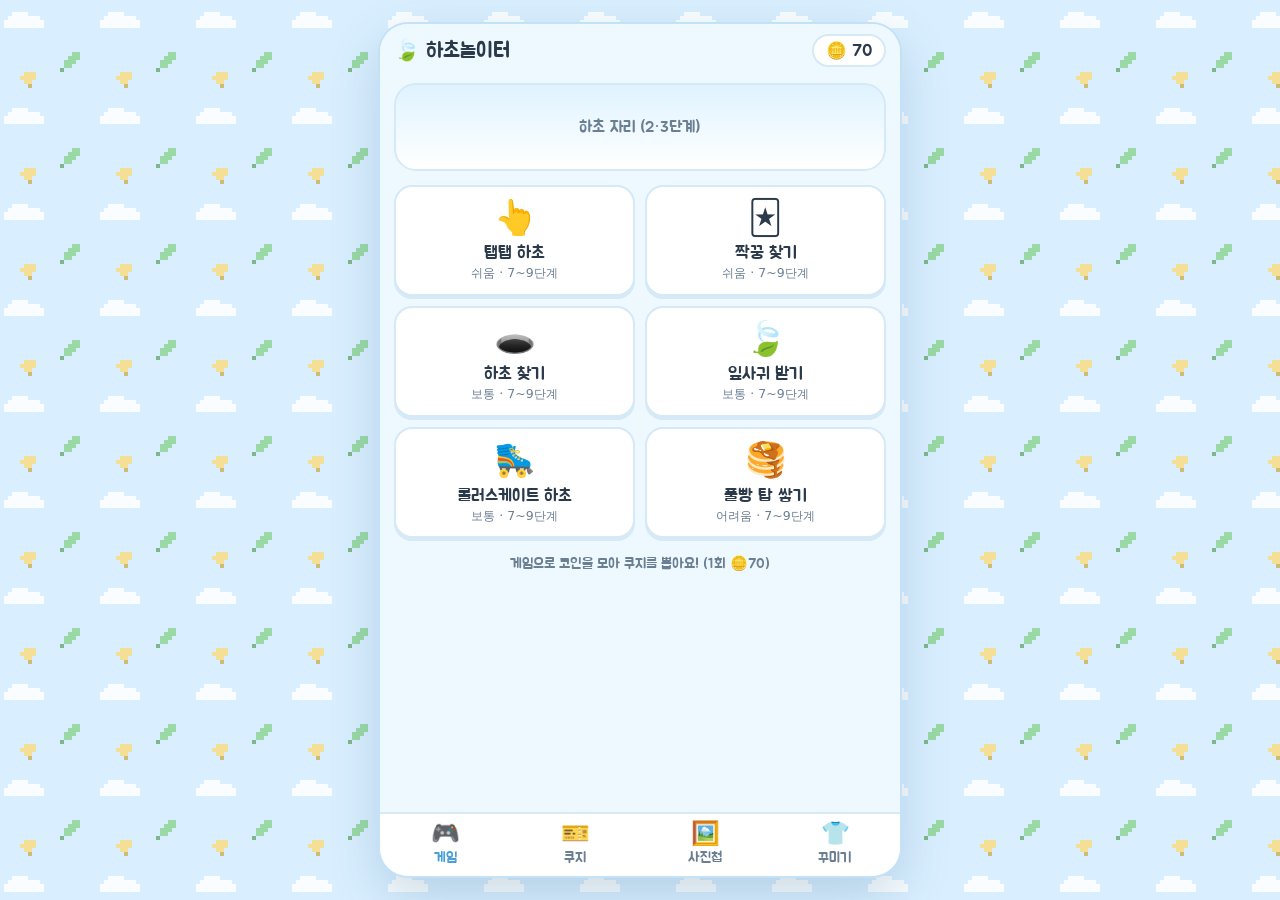
==== index.html @ 4abf82c4 "0단계: 앱 뼈대, 반응형 레이아웃, 탭 라우팅 Co-Authored-By: Claude Opus 5.5 <noreply@anthropic.com>" ====
<!DOCTYPE html>
<html lang="ko">
<head>
<meta charset="utf-8">
<meta name="viewport" content="width=device-width,initial-scale=1,viewport-fit=cover">
<meta name="theme-color" content="#eef8ff">
<title>하초놀이터</title>
<link rel="icon" href="data:image/svg+xml,%3Csvg xmlns='http://www.w3.org/2000/svg' viewBox='0 0 100 100'%3E%3Ctext y='.9em' font-size='90'%3E%F0%9F%8D%83%3C/text%3E%3C/svg%3E">
<link rel="preconnect" href="https://fonts.googleapis.com">
<link rel="preconnect" href="https://fonts.gstatic.com" crossorigin>
<link href="https://fonts.googleapis.com/css2?family=Jua&display=swap" rel="stylesheet">
<link rel="stylesheet" href="./css/style.css">
</head>
<body>
<div class="app" id="app">
  <header class="topbar">
    <h1>🍃 하초놀이터</h1>
    <div class="coin">🪙 <span id="coins">0</span></div>
  </header>

  <main class="view" id="view"></main>

  <nav class="tabbar" id="tabbar">
    <button type="button" data-tab="home"><b>🎮</b>게임</button>
    <button type="button" data-tab="kuji"><b>🎫</b>쿠지</button>
    <button type="button" data-tab="album"><b>🖼️</b>사진첩</button>
    <button type="button" data-tab="closet"><b>👕</b>꾸미기</button>
  </nav>

  <!-- 모달·토스트·게임 화면은 앱 영역 안에 겹쳐서 띄움 (1단계·7단계) -->
  <div class="layer" id="layer"></div>
</div>

<div class="rotate" aria-hidden="true">
  <div class="rotate-ic">📱</div>
  <p>세로로 돌려주세요 🙂</p>
</div>

<script type="module" src="./js/main.js"></script>
</body>
</html>
---- css/style.css ----
/* =========================================================
   하초놀이터 — 스타일
   ========================================================= */

/* ---------- 토큰 ---------- */
:root {
  --bg: #eef8ff;          /* 앱 배경 */
  --side: #d9efff;        /* 앱 바깥(아이패드·PC 양옆) */
  --ink: #2b3a4a;
  --sub: #6b7f93;
  --sky: #8fd3ff;
  --sky2: #4a9fd6;
  --leaf: #5cbf5c;
  --card: #fff;
  --pink: #ff8fa3;
  --gold: #ffc83d;
  --line: #d6e9f7;

  --gA: #ff5a7a; --gB: #ff9f43; --gC: #4dabf7; --gD: #51cf66; --gE: #adb5bd;

  --radius: 18px;
  --gutter: 14px;
  --app-max: 520px;

  --safe-t: env(safe-area-inset-top, 0px);
  --safe-b: env(safe-area-inset-bottom, 0px);
  --safe-l: env(safe-area-inset-left, 0px);
  --safe-r: env(safe-area-inset-right, 0px);

  /* 기기 폭에 따라 글자 크기 조절 (360px ≈ 14.4px, 400px 이상 = 16px) */
  font-size: clamp(14px, 4vw, 16px);
}

/* ---------- 기본 ---------- */
*, *::before, *::after { box-sizing: border-box; -webkit-tap-highlight-color: transparent; }

html, body {
  margin: 0;
  height: 100%;
  color: var(--ink);
  font-family: "Jua", system-ui, -apple-system, "Apple SD Gothic Neo", "Noto Sans KR", sans-serif;
  touch-action: manipulation;           /* 더블탭 확대 방지 */
  -webkit-text-size-adjust: 100%;
  text-size-adjust: 100%;
  user-select: none;
  -webkit-user-select: none;
  -webkit-touch-callout: none;
}

body {
  overflow: hidden;                     /* 스크롤은 앱 안의 .view 에서만 */
  overscroll-behavior: none;
  background-color: var(--side);
  /* 양옆 빈 공간: 구름·잎사귀 도트 패턴 (24칸 × 4px 타일) */
  background-image: url("data:image/svg+xml,%3Csvg xmlns='http://www.w3.org/2000/svg' viewBox='0 0 24 24' width='96' height='96' shape-rendering='crispEdges'%3E%3Cg fill='%23ffffff' opacity='.85'%3E%3Crect x='3' y='3' width='4' height='1'/%3E%3Crect x='2' y='4' width='8' height='1'/%3E%3Crect x='1' y='5' width='10' height='2'/%3E%3C/g%3E%3Cg fill='%237fcf7f' opacity='.7'%3E%3Crect x='18' y='13' width='2' height='1'/%3E%3Crect x='17' y='14' width='3' height='1'/%3E%3Crect x='16' y='15' width='3' height='1'/%3E%3Crect x='16' y='16' width='2' height='1'/%3E%3C/g%3E%3Crect x='15' y='17' width='1' height='1' fill='%235a9f5a' opacity='.7'/%3E%3Cg fill='%23ffd86b' opacity='.7'%3E%3Crect x='6' y='18' width='3' height='1'/%3E%3Crect x='5' y='19' width='4' height='1'/%3E%3Crect x='6' y='20' width='2' height='1'/%3E%3C/g%3E%3Crect x='7' y='21' width='1' height='1' fill='%23c9a640' opacity='.7'/%3E%3C/svg%3E");
  background-size: 96px 96px;
  display: flex;
  justify-content: center;
  align-items: stretch;
}

button { font: inherit; color: inherit; border: 0; background: none; padding: 0; cursor: pointer; }
h1, h2, h3, h4 { font-weight: 400; }

/* ---------- 앱 영역 (세로형 앱 화면) ---------- */
.app {
  position: relative;
  display: flex;
  flex-direction: column;
  width: 100%;
  max-width: var(--app-max);
  height: 100vh;                        /* 폴백 */
  height: 100dvh;
  background: var(--bg);
  overflow: hidden;
}

/* 아이패드·PC: 가운데 고정 폭 + 둥근 모서리 + 그림자 = 휴대폰 화면 느낌 */
@media (min-width: 600px) {
  body { align-items: center; }
  .app {
    height: calc(100vh - 48px);
    height: calc(100dvh - 48px);
    max-height: 940px;
    border-radius: 28px;
    box-shadow: 0 0 0 2px #c4e2f7, 0 18px 50px rgba(43, 90, 130, .22);
  }
}

/* ---------- 상단바 ---------- */
.topbar {
  flex: none;
  display: flex;
  align-items: center;
  justify-content: space-between;
  gap: 10px;
  padding: calc(10px + var(--safe-t)) calc(var(--gutter) + var(--safe-r)) 10px calc(var(--gutter) + var(--safe-l));
  background: var(--bg);
  border-bottom: 2px solid transparent;
}
.topbar h1 { margin: 0; font-size: 1.3rem; white-space: nowrap; }
.coin {
  flex: none;
  background: #fff;
  border: 2px solid var(--line);
  border-radius: 999px;
  padding: 4px 12px;
  font-size: 1.05rem;
  white-space: nowrap;
}

/* ---------- 본문 (여기만 스크롤) ---------- */
.view {
  flex: 1;
  min-height: 0;
  overflow-y: auto;
  overflow-x: hidden;
  overscroll-behavior: contain;
  -webkit-overflow-scrolling: touch;
  padding: 4px calc(var(--gutter) + var(--safe-r)) 24px calc(var(--gutter) + var(--safe-l));
}

/* ---------- 하단 탭바 (앱 영역 폭에 맞춤) ---------- */
.tabbar {
  flex: none;
  display: flex;
  background: #fff;
  border-top: 2px solid var(--line);
  padding: 0 var(--safe-r) var(--safe-b) var(--safe-l);
}
.tabbar button {
  flex: 1;
  display: flex;
  flex-direction: column;
  align-items: center;
  gap: 2px;
  padding: 8px 0 9px;
  font-size: .85rem;
  color: var(--sub);
}
.tabbar button b { font-size: 1.45rem; font-weight: 400; line-height: 1.1; }
.tabbar button.on { color: var(--sky2); }
.tabbar button:focus-visible { outline: 3px solid var(--sky); outline-offset: -3px; border-radius: 12px; }

/* ---------- 겹침 레이어 (모달·토스트·게임) ---------- */
.layer { position: absolute; inset: 0; pointer-events: none; z-index: 10; }
.layer > * { pointer-events: auto; }

/* ---------- 공통 요소 ---------- */
.h2 { display: flex; align-items: baseline; gap: 8px; margin: 6px 0 12px; font-size: 1.3rem; }
.h2 small { color: var(--sub); font-size: .9rem; }

.card {
  background: var(--card);
  border: 2px solid var(--line);
  border-radius: var(--radius);
  padding: 14px;
}

.hero {
  background: linear-gradient(#dff3ff, #fff);
  border: 2px solid var(--line);
  border-radius: 22px;
  padding: 14px 10px;
  display: flex;
  flex-direction: column;
  align-items: center;
  gap: 8px;
}

.glist { display: grid; grid-template-columns: 1fr 1fr; gap: 10px; margin-top: 14px; }
.gcard {
  min-width: 0;
  background: #fff;
  border: 2px solid var(--line);
  border-radius: var(--radius);
  padding: 12px 8px;
  text-align: center;
  box-shadow: 0 3px 0 var(--line);
}
.gcard:active { transform: translateY(2px); box-shadow: none; }
.gcard .ic { font-size: 2.1rem; line-height: 1.2; }
.gcard .nm { font-size: 1.05rem; margin: 4px 0 2px; }
.gcard .ds { font-size: .78rem; color: var(--sub); font-family: system-ui, sans-serif; line-height: 1.35; }

.placeholder {
  margin-top: 14px;
  text-align: center;
  color: var(--sub);
  padding: 28px 14px;
}
.placeholder .ic { font-size: 3rem; }

.tip { text-align: center; color: var(--sub); font-size: .9rem; margin: 16px 0; }

/* ---------- 휴대폰 가로 모드 안내 ---------- */
.rotate { display: none; }
@media (orientation: landscape) and (pointer: coarse) and (max-height: 500px) {
  .app { display: none; }
  .rotate {
    position: fixed;
    inset: 0;
    display: flex;
    flex-direction: column;
    align-items: center;
    justify-content: center;
    gap: 6px;
    background: var(--bg);
    font-size: 1.4rem;
    z-index: 100;
  }
  .rotate p { margin: 0; }
  .rotate-ic { font-size: 3rem; animation: tilt 1.6s ease-in-out infinite; }
}
@keyframes tilt { 0%, 30% { transform: rotate(90deg); } 60%, 100% { transform: rotate(0deg); } }

@media (prefers-reduced-motion: reduce) {
  *, *::before, *::after { animation-duration: .01ms !important; animation-iteration-count: 1 !important; transition-duration: .01ms !important; }
}
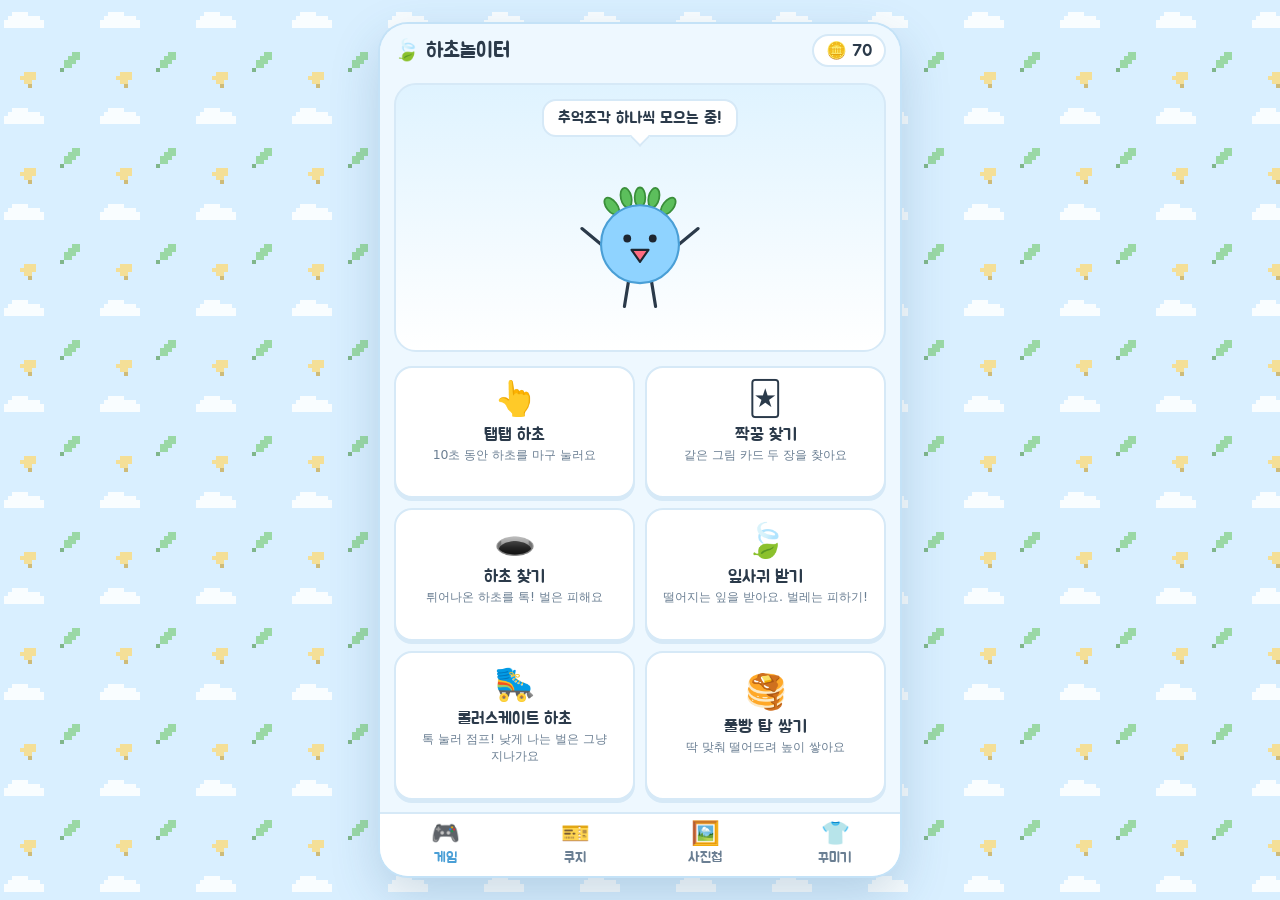
==== commit f8bb77c9: "11단계: 배포 캐시 대책(import map 버전 주소, bump-version.sh), noscript 안내 Co-Authored-By: Claude Opus 5.5 <nore" ====
--- a/index.html
+++ b/index.html
@@ -9,7 +9,7 @@
 <link rel="preconnect" href="https://fonts.googleapis.com">
 <link rel="preconnect" href="https://fonts.gstatic.com" crossorigin>
 <link href="https://fonts.googleapis.com/css2?family=Jua&display=swap" rel="stylesheet">
-<link rel="stylesheet" href="./css/style.css">
+<link rel="stylesheet" href="./css/style.css?v=2">
 </head>
 <body>
 <div class="app" id="app">
@@ -36,6 +36,34 @@
   <p>세로로 돌려주세요 🙂</p>
 </div>
 
-<script type="module" src="./js/main.js"></script>
+<!-- 배포 캐시 대책: 모든 모듈을 버전 주소로 불러옴. 배포 전에 dev/bump-version.sh 로 v= 숫자를 올린다. -->
+<script type="importmap">
+{
+  "imports": {
+    "./js/main.js": "./js/main.js?v=2",
+    "./js/config.js": "./js/config.js?v=2",
+    "./js/state.js": "./js/state.js?v=2",
+    "./js/data.js": "./js/data.js?v=2",
+    "./js/ui.js": "./js/ui.js?v=2",
+    "./js/util.js": "./js/util.js?v=2",
+    "./js/hacho.js": "./js/hacho.js?v=2",
+    "./js/pixel.js": "./js/pixel.js?v=2",
+    "./js/home.js": "./js/home.js?v=2",
+    "./js/kuji.js": "./js/kuji.js?v=2",
+    "./js/album.js": "./js/album.js?v=2",
+    "./js/closet.js": "./js/closet.js?v=2",
+    "./js/ending.js": "./js/ending.js?v=2",
+    "./js/games/engine.js": "./js/games/engine.js?v=2",
+    "./js/games/tap.js": "./js/games/tap.js?v=2",
+    "./js/games/pair.js": "./js/games/pair.js?v=2",
+    "./js/games/mole.js": "./js/games/mole.js?v=2",
+    "./js/games/catch.js": "./js/games/catch.js?v=2",
+    "./js/games/runner.js": "./js/games/runner.js?v=2",
+    "./js/games/tower.js": "./js/games/tower.js?v=2"
+  }
+}
+</script>
+<script type="module" src="./js/main.js?v=2"></script>
+<noscript><p style="padding:24px;text-align:center">자바스크립트를 켜야 하초놀이터를 할 수 있어요 🙂</p></noscript>
 </body>
 </html>
--- a/css/style.css
+++ b/css/style.css
@@ -45,6 +45,8 @@
   user-select: none;
   -webkit-user-select: none;
   -webkit-touch-callout: none;
+  word-break: keep-all;          /* 한국어 어절 단위 줄바꿈 */
+  overflow-wrap: anywhere;
 }
 
 body {
@@ -168,6 +170,75 @@
   gap: 8px;
 }
 
+.hero-char { width: min(44vw, 170px); padding: 0; touch-action: manipulation; }
+.hero-char.jump { animation: jump .38s ease-out; }
+@keyframes jump { 40% { transform: translateY(-16px) scale(1.04, .96); } 70% { transform: translateY(0) scale(.97, 1.03); } }
+
+.bubble {
+  position: relative;
+  max-width: 92%;
+  background: #fff;
+  border: 2px solid var(--line);
+  border-radius: 14px;
+  padding: 7px 14px;
+  font-size: 1rem;
+  text-align: center;
+  cursor: pointer;
+}
+.bubble::after {            /* 말풍선 꼬리 (아래, 하초 쪽) */
+  content: "";
+  position: absolute;
+  left: 50%;
+  bottom: -9px;
+  width: 14px; height: 14px;
+  background: #fff;
+  border-right: 2px solid var(--line);
+  border-bottom: 2px solid var(--line);
+  transform: translateX(-50%) rotate(45deg);
+}
+.bubble.bubble-pop { animation: pop .2s; }
+
+/* ---------- 꾸미기 ---------- */
+.closet-top {
+  position: sticky;
+  top: -4px;                /* .view 의 padding-top 만큼 */
+  z-index: 2;
+  margin: 0 calc(-1 * var(--gutter));
+  padding: 6px var(--gutter) 8px;
+  background: var(--bg);
+  border-bottom: 2px solid var(--line);
+}
+.closet-char {
+  width: min(40vw, 170px, 21vh);   /* 작은 화면에서는 아이템 칩이 더 보이게 */
+  width: min(40vw, 170px, 21dvh);
+  margin: 0 auto;
+  background: linear-gradient(#dff3ff, #fff);
+  border: 2px solid var(--line);
+  border-radius: 22px;
+  overflow: hidden;
+}
+.closet-char.wiggle { animation: jump .3s ease-out; }
+.closet-bar { display: flex; align-items: center; justify-content: space-between; margin-top: 8px; }
+.closet-count { color: var(--sub); }
+.closet-count b { color: var(--ink); font-weight: 400; font-size: 1.15rem; }
+.btn.small { padding: 6px 12px; font-size: .9rem; }
+.btn:disabled { opacity: .45; pointer-events: none; }
+
+.slot h4 { margin: 14px 0 8px; color: var(--sub); font-size: .95rem; }
+.chips { display: flex; flex-wrap: wrap; gap: 8px; }
+.chip {
+  background: #fff;
+  border: 2px solid var(--line);
+  border-radius: 999px;
+  padding: 7px 12px;
+  font-size: .95rem;
+  white-space: nowrap;
+}
+.chip.on { background: var(--sky); border-color: var(--sky2); color: #fff; }
+.chip.lock { color: #b5c2cd; border-style: dashed; }
+button.chip:active { transform: scale(.95); }
+.char-svg { display: block; width: 100%; height: auto; }
+
 .glist { display: grid; grid-template-columns: 1fr 1fr; gap: 10px; margin-top: 14px; }
 .gcard {
   min-width: 0;
@@ -182,6 +253,104 @@
 .gcard .ic { font-size: 2.1rem; line-height: 1.2; }
 .gcard .nm { font-size: 1.05rem; margin: 4px 0 2px; }
 .gcard .ds { font-size: .78rem; color: var(--sub); font-family: system-ui, sans-serif; line-height: 1.35; }
+
+.gcard .bs { font-size: .78rem; color: var(--sky2); margin-top: 6px; }
+
+.link-small {
+  display: block;
+  margin: 8px auto 4px;
+  padding: 8px 12px;
+  font-size: .8rem;
+  color: #9aa9b8;
+  text-decoration: underline;
+}
+
+/* ---------- 버튼 ---------- */
+.btns { display: flex; gap: 8px; justify-content: center; flex-wrap: wrap; margin-top: 14px; }
+.btns.col { flex-direction: column; align-items: stretch; }
+.btn {
+  background: #3f95d1;
+  color: #fff;
+  border-radius: 12px;
+  padding: 10px 16px;
+  font-size: 1rem;
+  box-shadow: 0 3px 0 #2b72a8;
+}
+.btn.gray { background: #e9eef3; color: var(--ink); box-shadow: 0 3px 0 #cfd8e0; }
+.btn.danger { background: #ff6b6b; box-shadow: 0 3px 0 #c94a4a; }
+.btn:active { transform: translateY(2px); box-shadow: none; }
+.btn:focus-visible { outline: 3px solid var(--ink); outline-offset: 2px; }
+
+/* ---------- 모달 ---------- */
+.modal {
+  position: absolute;
+  inset: 0;
+  display: flex;
+  align-items: center;
+  justify-content: center;
+  padding: calc(16px + var(--safe-t)) 16px calc(16px + var(--safe-b));
+  background: rgba(30, 50, 70, .45);
+  animation: fade .2s;
+}
+.modal .box {
+  width: 100%;
+  max-width: 380px;
+  max-height: 100%;
+  overflow: auto;
+  overscroll-behavior: contain;
+  background: #fff;
+  border-radius: 22px;
+  padding: 20px 18px 18px;
+  text-align: center;
+  animation: pop .25s;
+}
+.m-title { margin: 0 0 8px; font-size: 1.2rem; }
+.m-msg { margin: 0; color: var(--sub); line-height: 1.45; }
+.m-count { margin: 4px 2px 0; text-align: right; font-size: .75rem; color: var(--sub); }
+.modal textarea {
+  display: block;
+  width: 100%;
+  font: inherit;
+  font-size: 16px;          /* iOS 입력 시 자동 확대 방지 */
+  color: var(--ink);
+  border: 2px solid var(--line);
+  border-radius: 12px;
+  padding: 10px;
+  resize: none;
+  user-select: text;
+  -webkit-user-select: text;
+}
+.modal textarea:focus { outline: none; border-color: var(--sky2); }
+@keyframes pop { from { transform: scale(.85); opacity: 0; } }
+@keyframes fade { from { opacity: 0; } }
+
+/* ---------- 토스트 ---------- */
+.toast {
+  position: absolute;
+  left: 50%;
+  bottom: calc(80px + var(--safe-b));
+  transform: translateX(-50%);
+  max-width: calc(100% - 32px);
+  width: max-content;
+  text-align: center;
+  background: var(--ink);
+  color: #fff;
+  padding: 10px 16px;
+  border-radius: 12px;
+  font-size: .95rem;
+  opacity: 0;
+  transition: opacity .2s;
+  pointer-events: none !important;
+  z-index: 5;
+}
+.toast.on { opacity: 1; }
+
+/* ---------- 개발 도구 ---------- */
+.debug-btn { margin-left: auto; font-size: 1.2rem; padding: 4px; }
+.debug-pre {
+  text-align: left; font-size: 11px; background: #f4f7fa; border-radius: 10px;
+  padding: 8px; max-height: 40vh; overflow: auto; user-select: text; -webkit-user-select: text;
+}
 
 .placeholder {
   margin-top: 14px;
@@ -192,6 +361,281 @@
 .placeholder .ic { font-size: 3rem; }
 
 .tip { text-align: center; color: var(--sub); font-size: .9rem; margin: 16px 0; }
+
+/* ---------- 등급 배지 ---------- */
+.gb { display: inline-block; min-width: 38px; text-align: center; color: #fff; border-radius: 8px; padding: 2px 6px; font-size: .85rem; }
+.gA { background: var(--gA); } .gB { background: var(--gB); } .gC { background: var(--gC); }
+.gD { background: var(--gD); } .gE { background: var(--gE); }
+.gR { background: linear-gradient(90deg, #ff6b6b, #ffa94d, #ffd43b, #69db7c, #4dabf7, #9775fa); }
+
+/* ---------- 쿠지 ---------- */
+.khead { display: flex; align-items: baseline; justify-content: space-between; gap: 8px; }
+.khead .h2 { margin-bottom: 4px; }
+.kleft { color: var(--sub); white-space: nowrap; }
+.kleft b { color: var(--ink); font-weight: 400; font-size: 1.15rem; }
+.kinfo { margin: 0 0 10px; font-size: .85rem; color: var(--sub); }
+.kinfo b { font-weight: 400; color: #9775fa; }
+.prizes { display: grid; grid-template-columns: repeat(5, 1fr); gap: 6px; margin-bottom: 14px; }
+.pcell {
+  display: flex; flex-direction: column; align-items: center; gap: 3px;
+  min-width: 0;
+  background: #fff; border: 2px solid var(--line); border-radius: 12px;
+  padding: 7px 2px 6px;
+}
+.pcell .gb { min-width: 0; padding: 1px 6px; }
+.pcell .n { color: var(--sub); font-size: .85rem; }
+.pcell .n b { color: var(--ink); font-weight: 400; font-size: 1.05rem; }
+.pcell .pname { font-size: .68rem; color: var(--sub); white-space: nowrap; overflow: hidden; text-overflow: ellipsis; max-width: 100%; }
+.pcell.out { opacity: .4; }
+
+.board { display: grid; grid-template-columns: repeat(5, 1fr); gap: 8px; }
+.tk {
+  position: relative;
+  aspect-ratio: 3 / 4;
+  display: grid; place-items: center;
+  border-radius: 10px;
+  background: repeating-linear-gradient(135deg, #fff 0 8px, #f2f9ff 8px 16px);
+  border: 2px solid #b9dcf3;
+  box-shadow: 0 3px 0 #b9dcf3;
+  font-size: 1.3rem;
+  overflow: hidden;
+}
+.tk::after {               /* 접힌 귀퉁이 */
+  content: ""; position: absolute; right: 0; top: 0;
+  border-width: 0 14px 14px 0; border-style: solid;
+  border-color: transparent var(--bg) #cfe7f7 transparent;
+}
+button.tk:active { transform: translateY(2px); box-shadow: none; }
+.tk.open { color: #fff; border-color: transparent; box-shadow: none; opacity: .55; font-size: 1.1rem; }
+.tk.open::after { display: none; }
+.tk.shake { animation: shake .48s ease-in-out; }
+.tk.unfold { animation: unfold .34s ease-in forwards; }
+@keyframes shake {
+  20% { transform: rotate(-9deg) scale(1.06); } 40% { transform: rotate(8deg) scale(1.1); }
+  60% { transform: rotate(-7deg) scale(1.12); } 80% { transform: rotate(6deg) scale(1.14); }
+}
+@keyframes unfold { to { transform: scale(1.4, 0) rotate(4deg); opacity: 0; } }
+
+.rainbow-card {
+  display: flex; align-items: center; gap: 14px;
+  margin-top: 6px; padding: 12px 14px;
+  background: #fff; border: 2px dashed #d7c8f5; border-radius: 16px;
+}
+.rainbow-card .tk { width: 54px; flex: none; }
+.rainbow-card p { margin: 0; color: var(--sub); font-size: .9rem; }
+.rainbow-card p b { font-weight: 400; color: var(--ink); }
+.tk.rainbow { background: linear-gradient(160deg, #ffb3b3, #ffd8a8, #fff3a8, #b2f2bb, #a5d8ff, #d0bfff); border-color: #d0bfff; box-shadow: 0 3px 0 #b197fc; }
+.tk.rainbow.locked { filter: grayscale(.85) opacity(.55); box-shadow: none; }
+.rainbow-card.open { border-style: solid; border-color: #b197fc; }
+.rainbow-card.open .tk { animation: shine 1.4s ease-in-out infinite; }
+@keyframes shine { 50% { transform: scale(1.08) rotate(-3deg); filter: brightness(1.15); } }
+
+.kdone { text-align: center; margin-bottom: 12px; }
+.kdone .ic { font-size: 3rem; }
+
+/* ---------- 결과 · 추억 모달 ---------- */
+.grade { display: inline-block; font-size: 1.5rem; color: #fff; border-radius: 12px; padding: 3px 18px; margin-bottom: 12px; }
+.res-char { width: 150px; margin: 0 auto 6px; background: #eef8ff; border-radius: 16px; overflow: hidden; }
+.res-coin { font-size: 4rem; line-height: 1.2; }
+.res .m-title { margin-top: 8px; }
+
+.frame {
+  background: #a8794f; padding: 8px; border-radius: 6px;
+  box-shadow: inset 0 0 0 3px #7b5534, 0 4px 0 #d9c3a8;
+  max-width: 260px; margin: 0 auto;
+}
+.pix-box {                 /* 4:3 칸 안에 정수 배율로 확대한 도트 장면을 가운데 */
+  aspect-ratio: 4 / 3; display: grid; place-items: center; overflow: hidden;
+  background: #f7ecd8;
+}
+.pix {
+  display: block; width: 100%; height: auto;
+  image-rendering: crisp-edges;
+  image-rendering: pixelated;
+}
+.memv .m-title { margin-top: 4px; }   /* 액자 아래 그림자(4px)에 이름이 걸리지 않게 */
+.memv .cap { font-size: 1.05rem; line-height: 1.45; margin: 6px 0; }
+.memv .date { font-size: .8rem; color: var(--sub); margin: 0; }
+
+/* ---------- 사진첩 ---------- */
+.asec h4 { display: flex; align-items: center; gap: 8px; margin: 16px 0 8px; font-size: 1rem; }
+.asec h4 small { color: var(--sub); font-size: .85rem; }
+.album { display: grid; grid-template-columns: 1fr 1fr; gap: 12px; }
+.album.one { grid-template-columns: 1fr; max-width: 70%; margin: 0 auto; }
+.acell { display: flex; flex-direction: column; gap: 6px; min-width: 0; text-align: center; }
+.acell span { font-size: .9rem; }
+button.acell:active .frame { transform: translateY(2px); }
+.acell .frame { width: 100%; max-width: none; padding: 6px; }
+.frame.lock { background: #c8d3dc; box-shadow: inset 0 0 0 3px #a9b6c1, 0 4px 0 #dde4ea; }
+.pix-box.q { background: #e3eaf0; color: #a9b6c1; font-size: 2rem; }
+.acell.lock span { color: #9aa9b8; }
+.ending-btn { display: block; width: 100%; margin: 4px 0 6px; background: linear-gradient(90deg, #ff8787, #ffc078, #ffe066, #8ce99a, #74c0fc, #b197fc); box-shadow: 0 3px 0 #9775fa; }
+
+/* ---------- 게임 공통 ---------- */
+.game {
+  position: absolute; inset: 0; z-index: 3;
+  display: flex; flex-direction: column;
+  background: var(--bg);
+}
+.gbar {
+  flex: none; display: flex; align-items: center; gap: 6px;
+  padding: calc(8px + var(--safe-t)) calc(10px + var(--safe-r)) 8px calc(10px + var(--safe-l));
+}
+.gtitle { flex: 1; min-width: 0; font-size: 1rem; white-space: nowrap; overflow: hidden; text-overflow: ellipsis; }
+.pill { flex: none; background: #fff; border: 2px solid var(--line); border-radius: 999px; padding: 3px 10px; font-size: .95rem; white-space: nowrap; }
+.pill b { font-weight: 400; }
+.gcoins { color: #b07800; }
+.gcoins.bump { animation: pop .25s; }
+.gtime.hurry { color: #e8590c; border-color: #ffc9a8; animation: pop .3s; }
+.gwrap {
+  position: relative; flex: 1; min-height: 0; overflow: hidden;
+  margin-bottom: var(--safe-b);
+  background: #e3f3ff;
+  touch-action: none;
+}
+.gstage {                       /* 360×640 논리 무대 — engine.js 가 scale 지정 */
+  position: absolute; left: 50%; top: 50%;
+  width: 360px; height: 640px;
+  transform-origin: 50% 50%;
+  overflow: hidden;
+  background: linear-gradient(#dff3ff, #f4fbff);
+  touch-action: none;
+  -webkit-user-select: none; user-select: none;
+}
+.goverlay {
+  position: absolute; inset: 0; z-index: 5;
+  display: flex; align-items: center; justify-content: center;
+  padding: 16px;
+  background: rgba(238, 248, 255, .9);
+  animation: fade .2s;
+}
+.gcard-ov { width: 100%; max-width: 320px; text-align: center; background: #fff; border: 2px solid var(--line); border-radius: 22px; padding: 18px 16px; animation: pop .25s; }
+.gcard-ov h2 { margin: 4px 0 6px; font-size: 1.5rem; }
+.gicon { font-size: 3rem; line-height: 1.1; }
+.ghow { margin: 0 0 8px; line-height: 1.5; }
+.ghow small { color: var(--sub); }
+.gsub { margin: 4px 0; color: var(--sub); font-size: .9rem; }
+.gcoin { margin: 4px 0; font-size: 2rem; color: #e6a100; }
+.gcoin small { font-size: .9rem; color: var(--sub); }
+.gres-char { width: 110px; margin: 0 auto; }
+.gfloat {
+  position: absolute; z-index: 4; pointer-events: none;
+  transform: translate(-50%, -50%);
+  font-size: 26px; color: var(--sky2);
+  animation: floatUp .7s forwards;
+}
+.gfloat.bad { color: #e8590c; }
+@keyframes floatUp { to { transform: translate(-50%, -160%); opacity: 0; } }
+
+/* 👆 탭탭 하초 */
+.tap-wrap { position: absolute; inset: 0; display: flex; flex-direction: column; align-items: center; justify-content: center; gap: 10px; }
+.tap-hint { margin: 0; font-size: 26px; }
+.tap-char { width: 280px; touch-action: none; cursor: pointer; }
+.tap-char.boing { animation: boing .16s; }
+@keyframes boing { 50% { transform: scale(.9, 1.08); } }
+
+/* 🃏 짝꿍 찾기 */
+.pair-grid {
+  position: absolute; left: 18px; right: 18px; top: 50%; transform: translateY(-50%);
+  display: grid; grid-template-columns: repeat(3, 1fr); gap: 14px;
+}
+.pcard { position: relative; aspect-ratio: 3 / 4; perspective: 600px; touch-action: none; }
+.pcard .back, .pcard .face {
+  position: absolute; inset: 0; display: grid; place-items: center;
+  border-radius: 14px; backface-visibility: hidden; -webkit-backface-visibility: hidden;
+  transition: transform .3s; font-size: 44px;
+}
+.pcard .back { background: var(--sky); border: 3px solid #fff; box-shadow: 0 4px 0 var(--sky2); font-size: 34px; }
+.pcard .face { background: #fff; border: 2px solid var(--line); transform: rotateY(180deg); }
+.pcard.on .back { transform: rotateY(180deg); }
+.pcard.on .face { transform: rotateY(0); }
+.pcard.ok .face { background: #e6fbe9; border-color: #8ce99a; }
+.pcard.no .face { background: #fff0f0; border-color: #ffa8a8; }
+
+/* 🕳️ 하초 찾기 */
+.mole-grid {
+  position: absolute; left: 20px; right: 20px; top: 50%; transform: translateY(-50%);
+  display: grid; grid-template-columns: repeat(3, 1fr); gap: 16px;
+}
+.hole {
+  position: relative; aspect-ratio: 1; overflow: hidden; border-radius: 18px;
+  background: radial-gradient(ellipse 44% 15% at 50% 84%, #5a3d28 95%, transparent 100%), #bfe6a8;
+  touch-action: none;
+}
+.mole-pop { position: absolute; left: 8%; width: 84%; bottom: -105%; transition: bottom .12s ease-out; pointer-events: none; }
+.mole-pop svg { display: block; width: 100%; height: auto; }
+.mole-pop .bee { position: relative; aspect-ratio: 240 / 270; }      /* 하초 SVG 칸과 같은 비율 */
+.mole-pop .bee span {                                                 /* 하초 몸통(지름 ≈ 37px)과 비슷한 크기·위치 */
+  position: absolute; left: 50%; top: 52%; transform: translate(-50%, -50%);
+  font-size: 38px; line-height: 1;
+}
+.hole.up .mole-pop { bottom: 4%; }
+.hole.hit { animation: holeHit .25s; }
+.hole.ouch { animation: holeOuch .3s; }
+@keyframes holeHit { 50% { background-color: #d8f5c4; } }
+@keyframes holeOuch { 25% { transform: translateX(-4px); } 75% { transform: translateX(4px); } }
+
+/* 🍃 잎사귀 받기 */
+.gcv { position: absolute; inset: 0; width: 100%; height: 100%; display: block; touch-action: none; }
+
+/* ---------- 쿠지 완성 ---------- */
+.kdone.complete { border-color: #d0bfff; background: linear-gradient(#fff, #f6f0ff); }
+.kdone-title { font-size: 1.4rem; margin: 4px 0; }
+.kdone-sub { color: var(--sub); font-size: .9rem; margin: 0 0 4px; }
+
+/* ---------- 엔딩 ---------- */
+.ending {
+  position: absolute; inset: 0; z-index: 20; overflow: hidden;
+  display: flex; flex-direction: column; align-items: center; justify-content: center;
+  padding: calc(16px + var(--safe-t)) 16px calc(16px + var(--safe-b));
+  text-align: center; cursor: pointer;
+  background: #fff8ee;
+  animation: fade .4s;
+}
+.e-slide-wrap { display: flex; flex-direction: column; align-items: center; gap: 6px; width: 100%; }
+.e-slide-wrap.flip { animation: eFlip .45s ease-out; }
+@keyframes eFlip { from { transform: perspective(700px) rotateY(80deg) scale(.9); opacity: 0; } }
+.e-frame { width: min(80vw, 320px); max-width: none; }
+.e-name { margin: 10px 0 0; font-size: 1.1rem; }
+.e-cap { margin: 2px 0; font-size: 1.25rem; line-height: 1.45; min-height: 2.9em; }
+.e-count { margin: 0; color: var(--sub); font-size: .85rem; }
+.e-skip { position: absolute; bottom: calc(14px + var(--safe-b)); margin: 0; color: #b0bccb; font-size: .85rem; }
+
+.e-rainbow { background: #eaf7ff; }
+.e-white { position: absolute; inset: 0; background: #fff; z-index: 2; pointer-events: none; animation: eWhite 1.8s ease-in-out forwards; }
+@keyframes eWhite { 0% { opacity: 0; } 30% { opacity: 1; } 100% { opacity: 0; } }
+.e-big { width: 100%; display: flex; justify-content: center; animation: eGrow 1.6s ease-out; }
+@keyframes eGrow { 0%, 30% { transform: scale(.6); opacity: 0; } 100% { transform: scale(1); opacity: 1; } }
+.e-rframe { width: min(92vw, 460px); max-width: none; }
+
+.e-dance { justify-content: flex-start; padding: 0; background: linear-gradient(#cfefff, #f4fbff); }
+.e-scene { position: relative; flex: 0 0 60%; width: 100%; }
+.e-arc {
+  position: absolute; left: 50%; bottom: 0; transform: translateX(-50%);
+  width: min(140vw, 640px); aspect-ratio: 2 / 1;
+  border-radius: 640px 640px 0 0;
+  background: radial-gradient(circle at 50% 100%, transparent 44%, #9775fa 44% 47%, #4dabf7 47% 50%, #69db7c 50% 53%, #ffe066 53% 56%, #ffa94d 56% 59%, #ff6b6b 59% 62%, transparent 62%);
+  opacity: .85; animation: fade 1s;
+}
+.e-pair { position: absolute; left: 0; right: 0; bottom: 0; display: flex; align-items: flex-end; justify-content: center; }
+/* SVG 아래쪽 여백(발 아래 ≈ 15%)만큼 내려서 발이 풀밭 경계에 닿게 */
+.e-hacho, .e-duna { width: min(36vw, 170px); margin-bottom: calc(min(36vw, 170px) * -0.17); }
+.e-hacho { margin-right: -6%; animation: eBounce .7s ease-in-out infinite; }
+.e-duna { margin-left: -6%; animation: eBounce .7s ease-in-out .35s infinite; }
+.e-hand { position: relative; z-index: 2; align-self: center; font-size: 1.6rem; animation: eBounce .7s ease-in-out .17s infinite; }
+@keyframes eBounce { 0%, 100% { transform: translateY(0); } 40% { transform: translateY(-18px) scale(1.03, .97); } 60% { transform: translateY(-14px); } }
+.e-grass { flex: 1; width: 100%; padding: 28px 16px calc(16px + var(--safe-b)); background: linear-gradient(#c8ecae, #b5e08f); }
+.e-line { position: relative; margin: 0; font-size: 1.45rem; line-height: 1.4; animation: pop .6s; }
+
+.e-end { background: linear-gradient(#f6f0ff, #fff8ee); cursor: default; }
+.e-end-box { position: relative; z-index: 2; }
+.e-fin { margin: 0; font-size: 4.2rem; line-height: 1.1; animation: pop .6s; }
+.e-mini { display: flex; justify-content: center; margin: 4px 0 6px; }
+.e-mini svg { width: 96px; height: auto; }
+
+.e-confetti { position: absolute; inset: 0; pointer-events: none; overflow: hidden; }
+.e-confetti i { position: absolute; top: -16px; width: 8px; height: 12px; border-radius: 2px; animation: eFall 3s linear infinite; }
+@keyframes eFall { to { transform: translateY(110vh) rotate(540deg); } }
 
 /* ---------- 휴대폰 가로 모드 안내 ---------- */
 .rotate { display: none; }
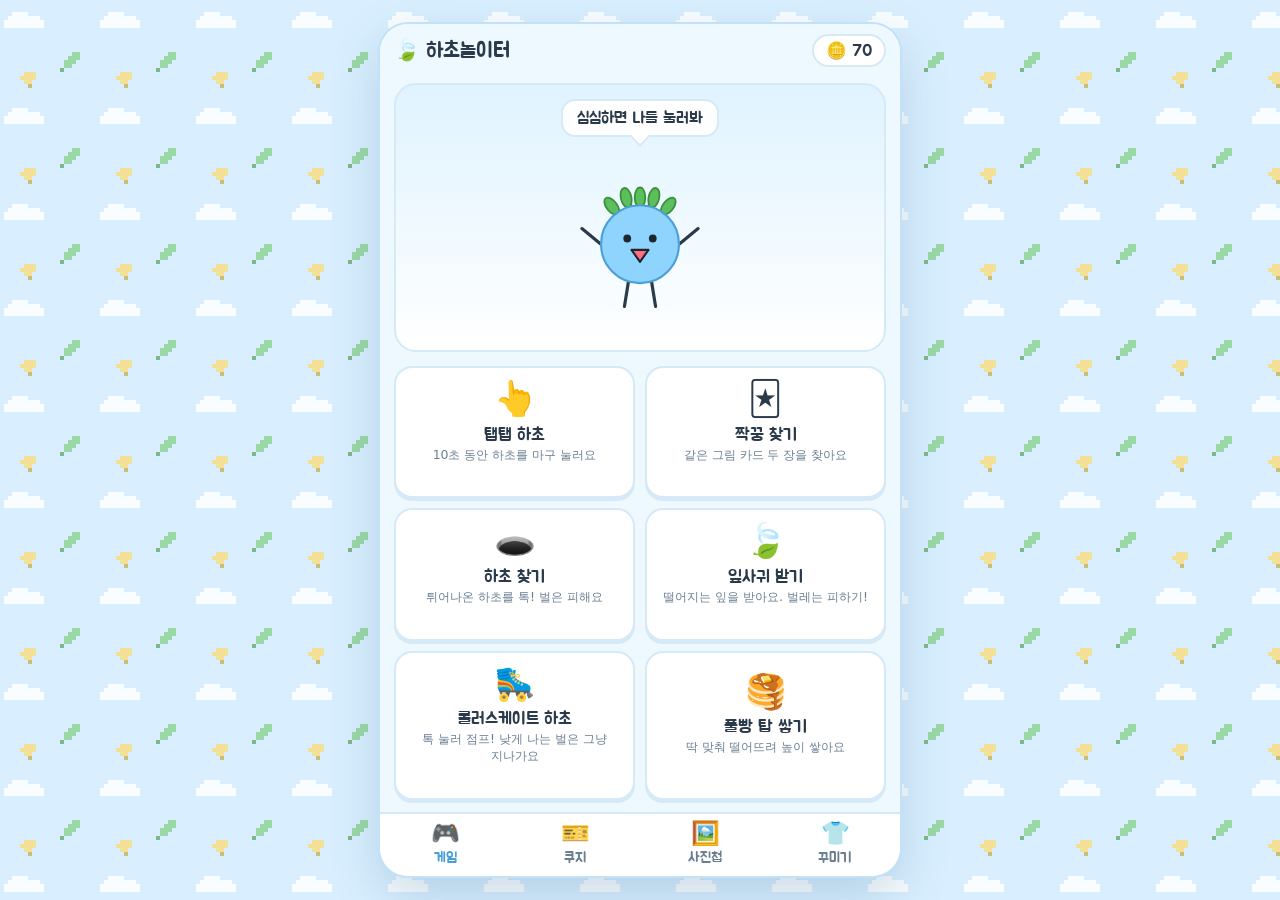
==== commit 3fef2df2: "밸런스: 하초의용기(E상) 박스당 4장·25코인, 롤러스케이트 평균 30, 풀빵 탑 평균 35 - E상 이름 '하초의용기' - 한 박스 22장(총 44장), 예전 20장 박스 저장" ====
--- a/index.html
+++ b/index.html
@@ -9,7 +9,7 @@
 <link rel="preconnect" href="https://fonts.googleapis.com">
 <link rel="preconnect" href="https://fonts.gstatic.com" crossorigin>
 <link href="https://fonts.googleapis.com/css2?family=Jua&display=swap" rel="stylesheet">
-<link rel="stylesheet" href="./css/style.css?v=2">
+<link rel="stylesheet" href="./css/style.css?v=3">
 </head>
 <body>
 <div class="app" id="app">
@@ -40,30 +40,30 @@
 <script type="importmap">
 {
   "imports": {
-    "./js/main.js": "./js/main.js?v=2",
-    "./js/config.js": "./js/config.js?v=2",
-    "./js/state.js": "./js/state.js?v=2",
-    "./js/data.js": "./js/data.js?v=2",
-    "./js/ui.js": "./js/ui.js?v=2",
-    "./js/util.js": "./js/util.js?v=2",
-    "./js/hacho.js": "./js/hacho.js?v=2",
-    "./js/pixel.js": "./js/pixel.js?v=2",
-    "./js/home.js": "./js/home.js?v=2",
-    "./js/kuji.js": "./js/kuji.js?v=2",
-    "./js/album.js": "./js/album.js?v=2",
-    "./js/closet.js": "./js/closet.js?v=2",
-    "./js/ending.js": "./js/ending.js?v=2",
-    "./js/games/engine.js": "./js/games/engine.js?v=2",
-    "./js/games/tap.js": "./js/games/tap.js?v=2",
-    "./js/games/pair.js": "./js/games/pair.js?v=2",
-    "./js/games/mole.js": "./js/games/mole.js?v=2",
-    "./js/games/catch.js": "./js/games/catch.js?v=2",
-    "./js/games/runner.js": "./js/games/runner.js?v=2",
-    "./js/games/tower.js": "./js/games/tower.js?v=2"
+    "./js/main.js": "./js/main.js?v=3",
+    "./js/config.js": "./js/config.js?v=3",
+    "./js/state.js": "./js/state.js?v=3",
+    "./js/data.js": "./js/data.js?v=3",
+    "./js/ui.js": "./js/ui.js?v=3",
+    "./js/util.js": "./js/util.js?v=3",
+    "./js/hacho.js": "./js/hacho.js?v=3",
+    "./js/pixel.js": "./js/pixel.js?v=3",
+    "./js/home.js": "./js/home.js?v=3",
+    "./js/kuji.js": "./js/kuji.js?v=3",
+    "./js/album.js": "./js/album.js?v=3",
+    "./js/closet.js": "./js/closet.js?v=3",
+    "./js/ending.js": "./js/ending.js?v=3",
+    "./js/games/engine.js": "./js/games/engine.js?v=3",
+    "./js/games/tap.js": "./js/games/tap.js?v=3",
+    "./js/games/pair.js": "./js/games/pair.js?v=3",
+    "./js/games/mole.js": "./js/games/mole.js?v=3",
+    "./js/games/catch.js": "./js/games/catch.js?v=3",
+    "./js/games/runner.js": "./js/games/runner.js?v=3",
+    "./js/games/tower.js": "./js/games/tower.js?v=3"
   }
 }
 </script>
-<script type="module" src="./js/main.js?v=2"></script>
+<script type="module" src="./js/main.js?v=3"></script>
 <noscript><p style="padding:24px;text-align:center">자바스크립트를 켜야 하초놀이터를 할 수 있어요 🙂</p></noscript>
 </body>
 </html>
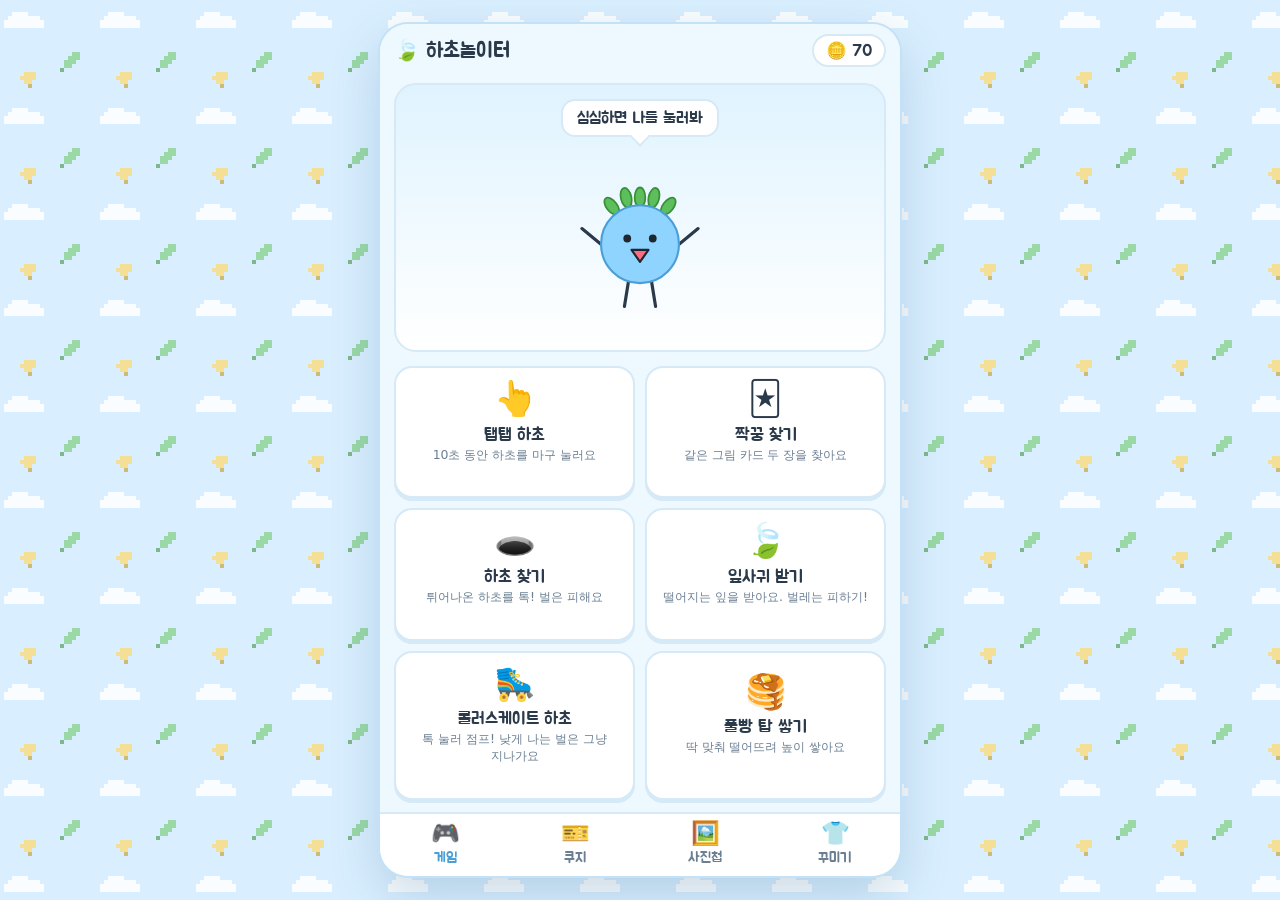
==== commit ba53a59e: "아이템 6개 추가, 쿠지 박스 25장(5×5)으로 - 비오는날 배경(레어), 목걸이(레어), 책·커피잔(손), 노란 장화, 털모자 - 우비 + 노란 장화: 우비 아랫단을 짧게 - " ====
--- a/index.html
+++ b/index.html
@@ -9,7 +9,7 @@
 <link rel="preconnect" href="https://fonts.googleapis.com">
 <link rel="preconnect" href="https://fonts.gstatic.com" crossorigin>
 <link href="https://fonts.googleapis.com/css2?family=Jua&display=swap" rel="stylesheet">
-<link rel="stylesheet" href="./css/style.css?v=3">
+<link rel="stylesheet" href="./css/style.css?v=4">
 </head>
 <body>
 <div class="app" id="app">
@@ -40,30 +40,30 @@
 <script type="importmap">
 {
   "imports": {
-    "./js/main.js": "./js/main.js?v=3",
-    "./js/config.js": "./js/config.js?v=3",
-    "./js/state.js": "./js/state.js?v=3",
-    "./js/data.js": "./js/data.js?v=3",
-    "./js/ui.js": "./js/ui.js?v=3",
-    "./js/util.js": "./js/util.js?v=3",
-    "./js/hacho.js": "./js/hacho.js?v=3",
-    "./js/pixel.js": "./js/pixel.js?v=3",
-    "./js/home.js": "./js/home.js?v=3",
-    "./js/kuji.js": "./js/kuji.js?v=3",
-    "./js/album.js": "./js/album.js?v=3",
-    "./js/closet.js": "./js/closet.js?v=3",
-    "./js/ending.js": "./js/ending.js?v=3",
-    "./js/games/engine.js": "./js/games/engine.js?v=3",
-    "./js/games/tap.js": "./js/games/tap.js?v=3",
-    "./js/games/pair.js": "./js/games/pair.js?v=3",
-    "./js/games/mole.js": "./js/games/mole.js?v=3",
-    "./js/games/catch.js": "./js/games/catch.js?v=3",
-    "./js/games/runner.js": "./js/games/runner.js?v=3",
-    "./js/games/tower.js": "./js/games/tower.js?v=3"
+    "./js/main.js": "./js/main.js?v=4",
+    "./js/config.js": "./js/config.js?v=4",
+    "./js/state.js": "./js/state.js?v=4",
+    "./js/data.js": "./js/data.js?v=4",
+    "./js/ui.js": "./js/ui.js?v=4",
+    "./js/util.js": "./js/util.js?v=4",
+    "./js/hacho.js": "./js/hacho.js?v=4",
+    "./js/pixel.js": "./js/pixel.js?v=4",
+    "./js/home.js": "./js/home.js?v=4",
+    "./js/kuji.js": "./js/kuji.js?v=4",
+    "./js/album.js": "./js/album.js?v=4",
+    "./js/closet.js": "./js/closet.js?v=4",
+    "./js/ending.js": "./js/ending.js?v=4",
+    "./js/games/engine.js": "./js/games/engine.js?v=4",
+    "./js/games/tap.js": "./js/games/tap.js?v=4",
+    "./js/games/pair.js": "./js/games/pair.js?v=4",
+    "./js/games/mole.js": "./js/games/mole.js?v=4",
+    "./js/games/catch.js": "./js/games/catch.js?v=4",
+    "./js/games/runner.js": "./js/games/runner.js?v=4",
+    "./js/games/tower.js": "./js/games/tower.js?v=4"
   }
 }
 </script>
-<script type="module" src="./js/main.js?v=3"></script>
+<script type="module" src="./js/main.js?v=4"></script>
 <noscript><p style="padding:24px;text-align:center">자바스크립트를 켜야 하초놀이터를 할 수 있어요 🙂</p></noscript>
 </body>
 </html>
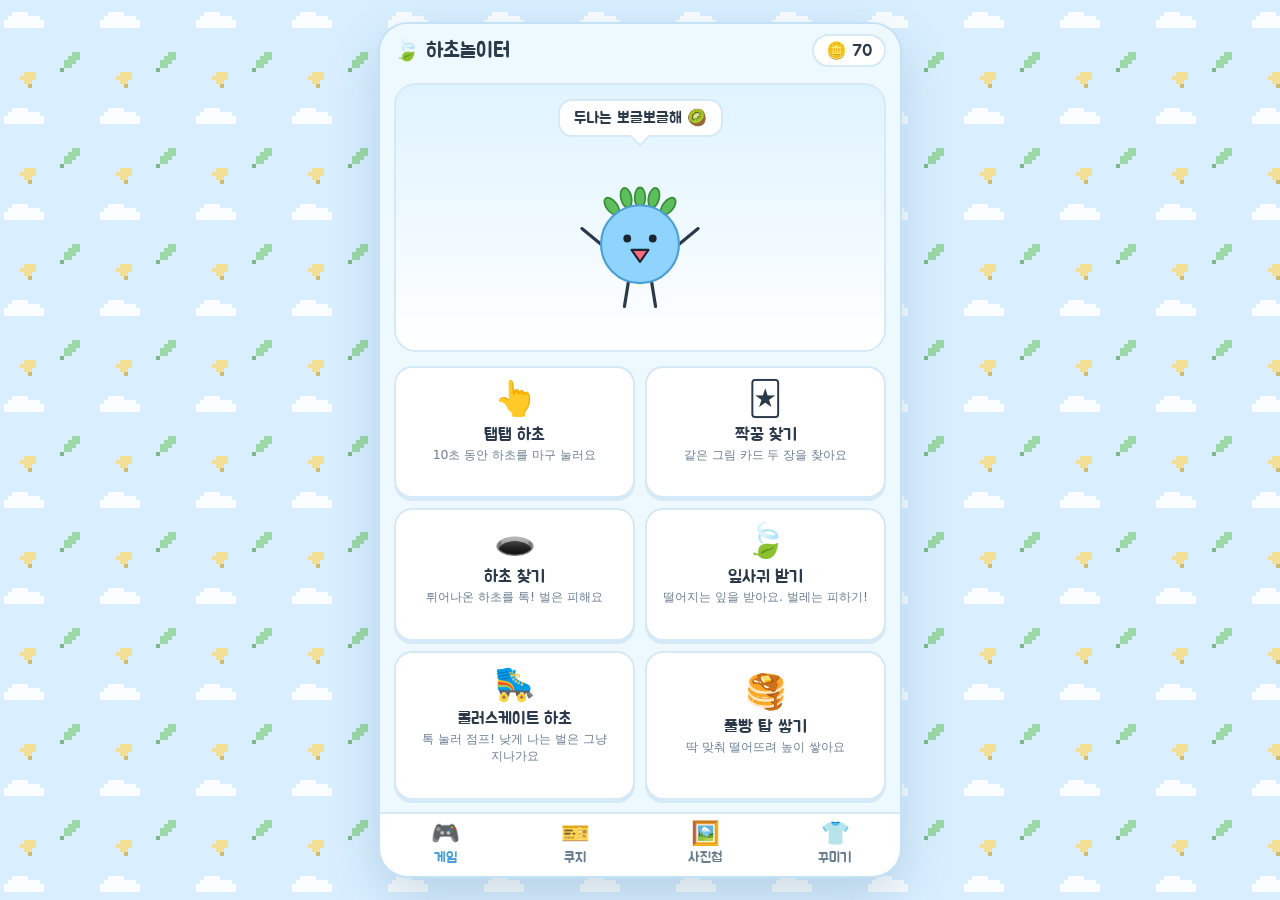
==== commit 349057e7: "털모자 빼고 소품 '두나'(레어) 추가 - 두나: 하초 오른쪽 아래에 작게 (키 ≈ 하초 다리 길이) - 박스 구성 1탄 C6·D9 / 2탄 C5·D10 (두 박스 모두 25장) " ====
--- a/index.html
+++ b/index.html
@@ -9,7 +9,7 @@
 <link rel="preconnect" href="https://fonts.googleapis.com">
 <link rel="preconnect" href="https://fonts.gstatic.com" crossorigin>
 <link href="https://fonts.googleapis.com/css2?family=Jua&display=swap" rel="stylesheet">
-<link rel="stylesheet" href="./css/style.css?v=4">
+<link rel="stylesheet" href="./css/style.css?v=5">
 </head>
 <body>
 <div class="app" id="app">
@@ -40,30 +40,30 @@
 <script type="importmap">
 {
   "imports": {
-    "./js/main.js": "./js/main.js?v=4",
-    "./js/config.js": "./js/config.js?v=4",
-    "./js/state.js": "./js/state.js?v=4",
-    "./js/data.js": "./js/data.js?v=4",
-    "./js/ui.js": "./js/ui.js?v=4",
-    "./js/util.js": "./js/util.js?v=4",
-    "./js/hacho.js": "./js/hacho.js?v=4",
-    "./js/pixel.js": "./js/pixel.js?v=4",
-    "./js/home.js": "./js/home.js?v=4",
-    "./js/kuji.js": "./js/kuji.js?v=4",
-    "./js/album.js": "./js/album.js?v=4",
-    "./js/closet.js": "./js/closet.js?v=4",
-    "./js/ending.js": "./js/ending.js?v=4",
-    "./js/games/engine.js": "./js/games/engine.js?v=4",
-    "./js/games/tap.js": "./js/games/tap.js?v=4",
-    "./js/games/pair.js": "./js/games/pair.js?v=4",
-    "./js/games/mole.js": "./js/games/mole.js?v=4",
-    "./js/games/catch.js": "./js/games/catch.js?v=4",
-    "./js/games/runner.js": "./js/games/runner.js?v=4",
-    "./js/games/tower.js": "./js/games/tower.js?v=4"
+    "./js/main.js": "./js/main.js?v=5",
+    "./js/config.js": "./js/config.js?v=5",
+    "./js/state.js": "./js/state.js?v=5",
+    "./js/data.js": "./js/data.js?v=5",
+    "./js/ui.js": "./js/ui.js?v=5",
+    "./js/util.js": "./js/util.js?v=5",
+    "./js/hacho.js": "./js/hacho.js?v=5",
+    "./js/pixel.js": "./js/pixel.js?v=5",
+    "./js/home.js": "./js/home.js?v=5",
+    "./js/kuji.js": "./js/kuji.js?v=5",
+    "./js/album.js": "./js/album.js?v=5",
+    "./js/closet.js": "./js/closet.js?v=5",
+    "./js/ending.js": "./js/ending.js?v=5",
+    "./js/games/engine.js": "./js/games/engine.js?v=5",
+    "./js/games/tap.js": "./js/games/tap.js?v=5",
+    "./js/games/pair.js": "./js/games/pair.js?v=5",
+    "./js/games/mole.js": "./js/games/mole.js?v=5",
+    "./js/games/catch.js": "./js/games/catch.js?v=5",
+    "./js/games/runner.js": "./js/games/runner.js?v=5",
+    "./js/games/tower.js": "./js/games/tower.js?v=5"
   }
 }
 </script>
-<script type="module" src="./js/main.js?v=4"></script>
+<script type="module" src="./js/main.js?v=5"></script>
 <noscript><p style="padding:24px;text-align:center">자바스크립트를 켜야 하초놀이터를 할 수 있어요 🙂</p></noscript>
 </body>
 </html>
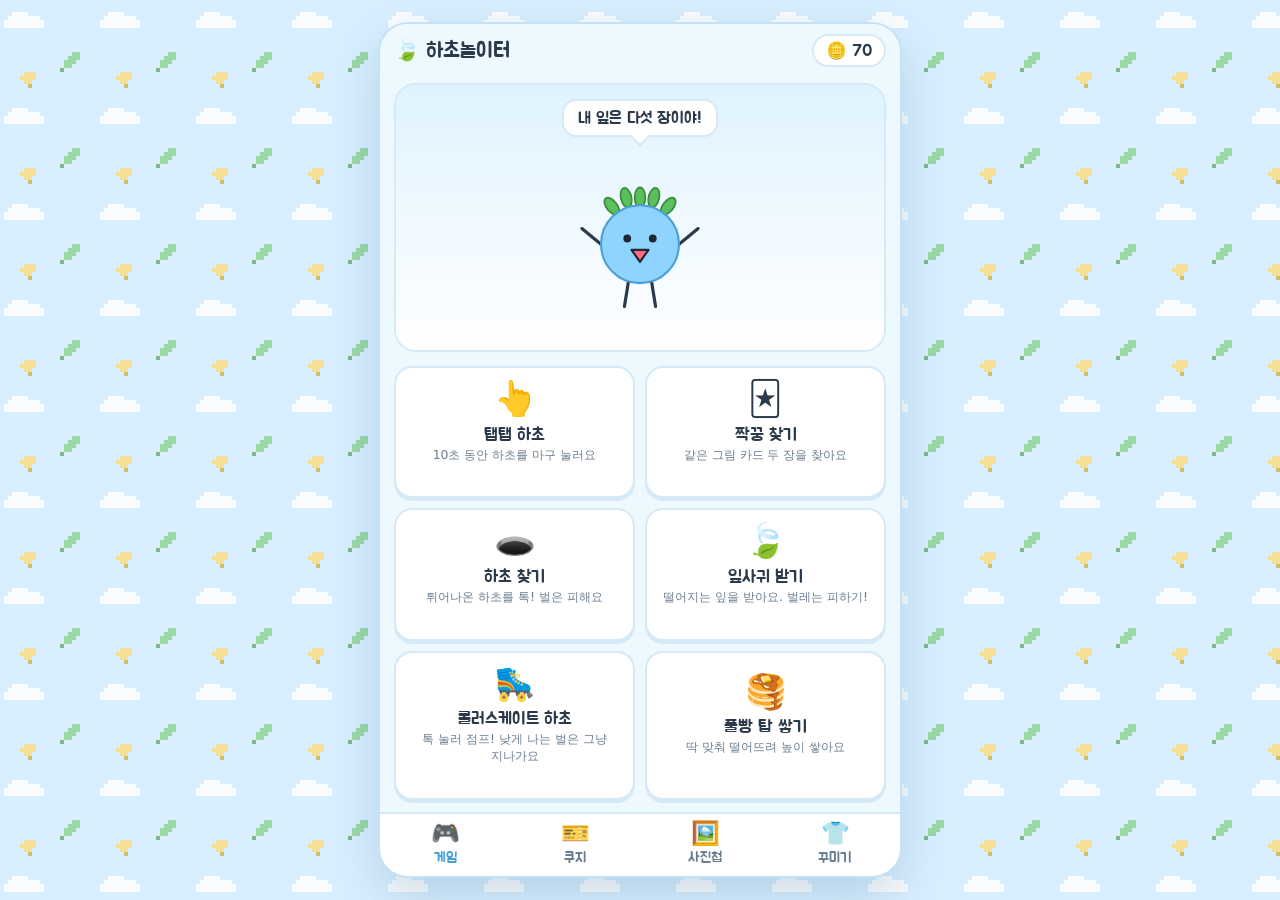
==== commit 57caccfc: "탭탭 하초는 꾸미기 없는 기본 하초로 Co-Authored-By: Claude Opus 5.5 <noreply@anthropic.com>" ====
--- a/index.html
+++ b/index.html
@@ -9,7 +9,7 @@
 <link rel="preconnect" href="https://fonts.googleapis.com">
 <link rel="preconnect" href="https://fonts.gstatic.com" crossorigin>
 <link href="https://fonts.googleapis.com/css2?family=Jua&display=swap" rel="stylesheet">
-<link rel="stylesheet" href="./css/style.css?v=5">
+<link rel="stylesheet" href="./css/style.css?v=7">
 </head>
 <body>
 <div class="app" id="app">
@@ -40,30 +40,30 @@
 <script type="importmap">
 {
   "imports": {
-    "./js/main.js": "./js/main.js?v=5",
-    "./js/config.js": "./js/config.js?v=5",
-    "./js/state.js": "./js/state.js?v=5",
-    "./js/data.js": "./js/data.js?v=5",
-    "./js/ui.js": "./js/ui.js?v=5",
-    "./js/util.js": "./js/util.js?v=5",
-    "./js/hacho.js": "./js/hacho.js?v=5",
-    "./js/pixel.js": "./js/pixel.js?v=5",
-    "./js/home.js": "./js/home.js?v=5",
-    "./js/kuji.js": "./js/kuji.js?v=5",
-    "./js/album.js": "./js/album.js?v=5",
-    "./js/closet.js": "./js/closet.js?v=5",
-    "./js/ending.js": "./js/ending.js?v=5",
-    "./js/games/engine.js": "./js/games/engine.js?v=5",
-    "./js/games/tap.js": "./js/games/tap.js?v=5",
-    "./js/games/pair.js": "./js/games/pair.js?v=5",
-    "./js/games/mole.js": "./js/games/mole.js?v=5",
-    "./js/games/catch.js": "./js/games/catch.js?v=5",
-    "./js/games/runner.js": "./js/games/runner.js?v=5",
-    "./js/games/tower.js": "./js/games/tower.js?v=5"
+    "./js/main.js": "./js/main.js?v=7",
+    "./js/config.js": "./js/config.js?v=7",
+    "./js/state.js": "./js/state.js?v=7",
+    "./js/data.js": "./js/data.js?v=7",
+    "./js/ui.js": "./js/ui.js?v=7",
+    "./js/util.js": "./js/util.js?v=7",
+    "./js/hacho.js": "./js/hacho.js?v=7",
+    "./js/pixel.js": "./js/pixel.js?v=7",
+    "./js/home.js": "./js/home.js?v=7",
+    "./js/kuji.js": "./js/kuji.js?v=7",
+    "./js/album.js": "./js/album.js?v=7",
+    "./js/closet.js": "./js/closet.js?v=7",
+    "./js/ending.js": "./js/ending.js?v=7",
+    "./js/games/engine.js": "./js/games/engine.js?v=7",
+    "./js/games/tap.js": "./js/games/tap.js?v=7",
+    "./js/games/pair.js": "./js/games/pair.js?v=7",
+    "./js/games/mole.js": "./js/games/mole.js?v=7",
+    "./js/games/catch.js": "./js/games/catch.js?v=7",
+    "./js/games/runner.js": "./js/games/runner.js?v=7",
+    "./js/games/tower.js": "./js/games/tower.js?v=7"
   }
 }
 </script>
-<script type="module" src="./js/main.js?v=5"></script>
+<script type="module" src="./js/main.js?v=7"></script>
 <noscript><p style="padding:24px;text-align:center">자바스크립트를 켜야 하초놀이터를 할 수 있어요 🙂</p></noscript>
 </body>
 </html>
